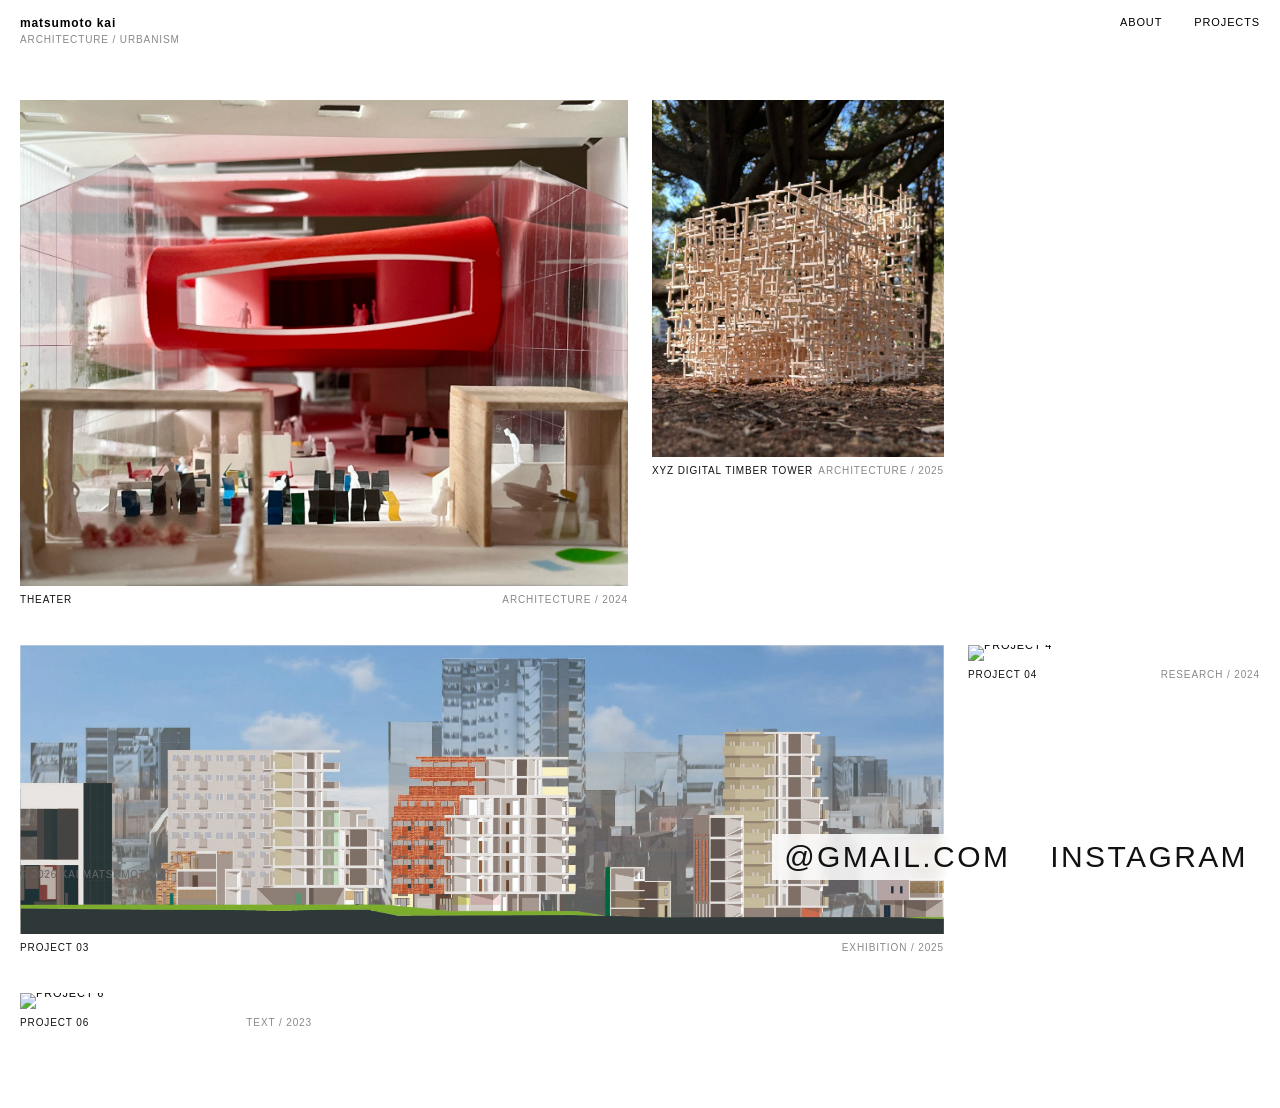
==== index.html @ 9f792659 "Initial commit - Portfolio Beta" ====
<!DOCTYPE html>
<html lang="ja">
<head>
  <meta charset="UTF-8">
  <meta name="viewport" content="width=device-width, initial-scale=1.0">
  <title>matsumoto kai</title>
  
  <!-- ファビコンの設定 -->
  <link rel="icon" href="images/favicon.ico" type="image/x-icon">
  <link rel="shortcut icon" href="images/favicon.ico" type="image/x-icon">
  
  <link rel="stylesheet" href="style.css">
</head>
<body>

  <!-- 固定ヘッダー -->
  <header class="site-header">
    <div class="brand">
      <h1 class="name"><a href="index.html">matsumoto kai</a></h1>
      <span class="role">ARCHITECTURE / URBANISM</span>
    </div>
    <nav class="site-nav">
      <a href="#about">ABOUT</a>
      <a href="projects.html">PROJECTS</a>
    </nav>
  </header>

  <!-- 固定フッター -->
  <footer class="site-footer">
    <div class="footer-left">
      <span class="copyright-text">© 2026 KAI MATSUMOTO</span>
    </div>
    <div class="footer-right">
      <a href="mailto:kai1801km@gmail.com" class="contact-link">@gmail.com</a>
      <a href="https://instagram.com/your_account" target="_blank" rel="noopener" class="contact-link">INSTAGRAM</a>
    </div>
  </footer>










  <!-- メインコンテンツ：ビジュアルアーカイブ（グリッド） -->
  <main class="gallery-container">
    <div class="gallery-grid">
      
      <!-- 作品アイテム 1 -->
      <article class="project-item span-2">
        <a href="project-01.html">
          <div class="image-wrapper">
            <img src="images/THEATER_1.JPEG" alt="Project 1">
          </div>
          <div class="project-meta">
            <span class="project-title">THEATER</span>
            <span class="project-category">ARCHITECTURE / 2024</span>
          </div>
        </a>
      </article>

      <!-- 作品アイテム 2 -->
      <article class="project-item">
        <a href="project-02.html">
          <div class="image-wrapper">
            <img src="images/XYZ_1.jpeg" alt="Project 2">
          </div>
          <div class="project-meta">
            <span class="project-title">XYZ DIGITAL TIMBER TOWER</span>
            <span class="project-category">ARCHITECTURE / 2025</span>
          </div>
        </a>
      </article>



            <!-- 作品アイテム 5 (動画) -->
      
            <!--

       <article class="project-item">
        <a href="Archive-01.html">
          <div class="image-wrapper">
            <video src="images/NOTEBOOK.mp4" autoplay loop muted playsinline></video>
          </div>
          <div class="project-meta">
            <span class="project-title">NOTEBOOK</span>
            <span class="project-category">ARCHIVE / 2026</span>
          </div>
        </a>
      </article>

      -->


      <!-- 作品アイテム 3 (3スパン) -->
      <article class="project-item span-3">
        <a href="project-03.html">
          <div class="image-wrapper">
            <img src="images/InteriorExterior.jpg" alt="Project 3">
          </div>
          <div class="project-meta">
            <span class="project-title">PROJECT 03</span>
            <span class="project-category">EXHIBITION / 2025</span>
          </div>
        </a>
      </article>

      <!-- 作品アイテム 4 -->
      <article class="project-item">
        <a href="project-04.html">
          <div class="image-wrapper">
            <img src="https://picsum.photos/800/800?random=4" alt="Project 4">
          </div>
          <div class="project-meta">
            <span class="project-title">PROJECT 04</span>
            <span class="project-category">RESEARCH / 2024</span>
          </div>
        </a>
      </article>



      <!-- 作品アイテム 6 -->
      <article class="project-item">
        <a href="project-06.html">
          <div class="image-wrapper">
            <img src="https://picsum.photos/800/700?random=6" alt="Project 6">
          </div>
          <div class="project-meta">
            <span class="project-title">PROJECT 06</span>
            <span class="project-category">TEXT / 2023</span>
          </div>
        </a>
      </article>
    
    

    </div>
  </main>













  <!-- ABOUT ポップアップ (モーダル) -->
  <div id="about-modal" class="modal-overlay">
    <div class="modal-content">
      <button class="modal-close" id="close-about">CLOSE [✕]</button>
      
      <div class="about-inner">
        <h2>ABOUT</h2>
        <p class="about-statement">
          建築と都市の境界、空間の解像度を探求するプロファイルテキスト。
          （ここに設計思想やステートメントを自由に入力できます）
        </p>
        
        <div class="about-cv">
          <h3>BIOGRAPHY / CV</h3>
          <ul>
            <li><span>2026 —</span> Independent Practice</li>
            <li><span>2024 —</span> Master of Architecture</li>
          </ul>
        </div>
      </div>
    </div>
  </div>

  <!-- JavaScript（ABOUTモーダル開閉 & ページ復帰時の動画再生補正） -->
  <script>
    document.addEventListener('DOMContentLoaded', () => {
      // ABOUT モーダルコントロール
      const aboutBtn = document.querySelector('a[href="#about"]');
      const aboutModal = document.getElementById('about-modal');
      const closeAboutBtn = document.getElementById('close-about');

      if (aboutBtn && aboutModal) {
        aboutBtn.addEventListener('click', (e) => {
          e.preventDefault();
          aboutModal.classList.add('is-open');
        });
        if (closeAboutBtn) {
          closeAboutBtn.addEventListener('click', () => {
            aboutModal.classList.remove('is-open');
          });
        }
        aboutModal.addEventListener('click', (e) => {
          if (e.target === aboutModal) aboutModal.classList.remove('is-open');
        });
      }
    });

    // ページ復帰時の動画自動再生ケア
    window.addEventListener('pageshow', () => {
      const videos = document.querySelectorAll('video');
      videos.forEach(video => {
        video.play().catch(error => {
          console.log("Video play failed:", error);
        });
      });
    });
  </script>

</body>
</html>
---- style.css ----
@charset "UTF-8";

/* ==========================================================================
   1. リセット & ベーススタイル
   ========================================================================== */
* {
  margin: 0;
  padding: 0;
  box-sizing: border-box;
}

body {
  font-family: -apple-system, BlinkMacSystemFont, "Helvetica Neue", "Arial", sans-serif;
  background-color: #ffffff;
  color: #000000;
  font-size: 11px;
  letter-spacing: 0.08em;
  text-transform: uppercase;
  -webkit-font-smoothing: antialiased;
}

a {
  color: inherit;
  text-decoration: none;
}













/* ==========================================================================
   2. 固定ヘッダー & フッター (PCデフォルト)
   ========================================================================== */
.site-header {
  position: fixed;
  top: 16px;
  left: 20px;
  right: 20px;
  display: flex;
  justify-content: space-between;
  align-items: flex-start;
  z-index: 100;
  pointer-events: none;
}

.site-header a,
.site-header span {
  pointer-events: auto;
}

/* 左上：ブランド */
.brand {
  display: inline-flex;
  flex-direction: column;
  gap: 4px;
  background-color: #ffffff;
  padding: 6px 12px;
  margin-top: -6px;
  margin-left: -12px;
}

.name {
  font-size: 12px;
  font-weight: 700;
  text-transform: lowercase;
}

.name a {
  text-transform: lowercase;
  color: inherit;
}

.role {
  color: #888888;
  font-size: 10px;
}

/* 右上：ナビゲーション */
.site-nav {
  display: flex;
  gap: 8px;
  margin-top: -6px;
  margin-right: -12px;
}

.site-nav a {
  display: inline-block;
  background-color: #ffffff;
  padding: 6px 12px;
  color: #000000;
  transition: background-color 0.2s ease, color 0.2s ease;
}

.site-nav a:hover,
.site-nav a.active {
  background-color: #111111;
  color: #ffffff;
}

/* フッター (PC) */
.site-footer {
  position: fixed;
  bottom: 20px;
  left: 20px;
  right: 20px;
  display: flex;
  justify-content: space-between;
  align-items: flex-end;
  z-index: 100;
  pointer-events: none;
  background-color: transparent;
}

.site-footer a,
.site-footer span {
  pointer-events: auto;
}

.footer-left {
  display: flex;
  align-items: flex-end;
}

.copyright-text {
  font-size: 10px;
  color: #666666;
  letter-spacing: 0.08em;
  background-color: transparent !important; /* 白枠消去 */
  padding: 0 !important;
  display: inline-block;
}

.footer-right {
  display: flex;
  gap: 16px;
  align-items: flex-end;
}

.contact-link {
  font-size: 30px;
  font-weight: 300;
  letter-spacing: 0.08em;
  color: #111111;
  background-color: rgba(255, 255, 255, 0.85); /* ★ 85%不透明の半透明白ボックス */
  backdrop-filter: blur(4px);                  /* ★（オプション）背景をほんのりぼかす */
  -webkit-backdrop-filter: blur(4px);
  padding: 6px 12px;
  display: inline-block;
  transition: background-color 0.2s ease, color 0.2s ease;
}

.contact-link:hover {
  background-color: #111111;
  color: #ffffff;
}

/* 画面左下に固定配置する戻るボタン (← BACK TO ARCHIVE) */
.fixed-back-link {
  position: fixed;
  bottom: 60px; /* PC画面の左下（フッターの上） */
  left: 20px;
  font-size: 11px;
  font-weight: 700;
  letter-spacing: 0.1em;
  color: #000000;
  z-index: 100;
  transition: opacity 0.2s ease;
  pointer-events: auto;
  background-color: transparent;
  padding: 0;
}

.fixed-back-link:hover {
  opacity: 0.5;
}












/* ==========================================================================
   3. トップページ：ビジュアルアーカイブ (index.html)
   ========================================================================== */
.gallery-container {
  padding: 100px 20px 80px 20px;
  min-height: 100vh;
}

.gallery-grid {
  display: grid;
  grid-template-columns: repeat(auto-fill, minmax(280px, 1fr));
  gap: 40px 24px;
}

.project-item a {
  display: block;
}

.image-wrapper {
  width: 100%;
  background-color: transparent;
  overflow: hidden;
  margin-bottom: 8px;
  line-height: 0;
}

.image-wrapper img,
.image-wrapper video {
  width: 100%;
  height: auto;
  display: block;
  object-fit: cover;
  transition: opacity 0.3s ease, transform 0.4s ease;
}

.project-item a:hover img,
.project-item a:hover video {
  transform: scale(1.02);
  opacity: 0.9;
}

.project-meta {
  display: flex;
  justify-content: space-between;
  font-size: 10px;
  color: #111111;
  margin-top: 6px;
}

.project-category { color: #888888; }
.project-item.span-2 { grid-column: span 2; }
.project-item.span-3 { grid-column: span 3; }
.project-item.full   { grid-column: 1 / -1; }











/* ==========================================================================
   4. プロジェクト一覧ページ (projects.html)
   ========================================================================== */
.projects-page {
  padding-top: 100px;
  padding-bottom: 120px;
  max-width: 1400px;
  margin: 0 auto;
  padding-left: 30px;
  padding-right: 30px;
}

.page-title {
  font-size: 14px;
  font-weight: 700;
  letter-spacing: 0.12em;
  margin-bottom: 40px;
}

.projects-grid {
  display: grid;
  grid-template-columns: repeat(3, 1fr);
  gap: 36px 24px;
}

.project-card {
  display: block;
  color: #000000;
}

.project-card:hover { opacity: 0.7; }

.card-image {
  width: 100%;
  aspect-ratio: 4 / 3;
  overflow: hidden;
  margin-bottom: 12px;
  background-color: #f5f5f5;
}

.card-image img {
  width: 100%;
  height: 100%;
  object-fit: cover;
  display: block;
}

.card-info {
  display: flex;
  flex-direction: column;
  gap: 2px;
}

.card-title {
  font-size: 11px;
  font-weight: 700;
  letter-spacing: 0.05em;
  line-height: 1.4;
}

.card-sub {
  font-size: 10px;
  color: #666666;
  letter-spacing: 0.05em;
}










/* ==========================================================================
   5. 作品詳細ページ (project-01.html 等)
   ========================================================================== */
.project-detail {
  padding-top: 100px;
  padding-bottom: 120px;
  padding-left: 30px;  /* ★ 画面幅を縮めても左右キワまで攻めないための安全余白 */
  padding-right: 30px; /* ★ */
  max-width: 1000px;
  margin: 0 auto;
  box-sizing: border-box;
}

.detail-header {
  display: flex;
  justify-content: space-between;
  align-items: flex-start;
  margin-bottom: 30px;
  flex-wrap: wrap;
  gap: 20px;
}

.detail-title {
  font-size: 16px;
  font-weight: 700;
  letter-spacing: 0.05em;
  margin-bottom: 4px;
}

.detail-subtitle {
  font-size: 11px;
  color: #666666;
  letter-spacing: 0.08em;
}

.detail-meta dl {
  display: grid;
  grid-template-columns: auto 1fr;
  gap: 4px 16px;
  font-size: 11px;
  letter-spacing: 0.05em;
}

.detail-meta dt { font-weight: 700; color: #999999; }
.detail-meta dd { margin: 0; }

.detail-description {
  max-width: 500px;
  font-size: 12px;
  line-height: 2;
  font-weight: 300;
  margin-bottom: 60px;
}

.detail-gallery {
  display: flex;
  flex-direction: column;
  gap: 40px;
  margin-bottom: 80px;
}

.gallery-item img,
.gallery-item video {
  width: 100%;
  height: auto;
  display: block;
}

.gallery-text {
  max-width: 480px;
  margin: 60px auto;
  font-size: 18px;
  line-height: 1.8;
  font-weight: 400;
  text-align: center;
  color: #111111;
  letter-spacing: 0.02em;
}

@media (min-width: 769px) {
  /* PC表示の作品詳細ページでのみ、コンタクトリンクを右寄せ・縦並び・15pxにする */
  .project-detail ~ .site-footer .footer-right,
  body.page-project-detail .site-footer .footer-right {
    flex-direction: column !important;
    align-items: flex-end !important;
    gap: 6px !important;
  }

  .project-detail ~ .site-footer .contact-link,
  body.page-project-detail .site-footer .contact-link {
    font-size: 15px !important; /* PC版のみ15px */
    padding: 4px 10px !important;
  }
}













/* ==========================================================================
   6. ABOUT モーダル (ポップアップ)
   ========================================================================== */
.modal-overlay {
  position: fixed;
  top: 0;
  left: 0;
  width: 100vw;
  height: 100vh;
  background-color: transparent;
  z-index: 1000;
  display: flex;
  justify-content: center;
  align-items: center;
  opacity: 0;
  pointer-events: none;
  transition: opacity 0.2s ease;
}

.modal-overlay.is-open {
  opacity: 1;
  pointer-events: auto;
}

.modal-content {
  background-color: #ffffff;
  border: 1px dashed #000000;
  padding: 40px;
  width: 90%;
  max-width: 600px;
  max-height: 80vh;
  overflow-y: auto;
  position: relative;
  border-radius: 0;
}

.modal-close {
  position: absolute;
  top: 20px;
  right: 20px;
  background: none;
  border: none;
  font-size: 11px;
  font-weight: 300;
  cursor: pointer;
  letter-spacing: 0.1em;
}

.about-inner h2 {
  font-size: 14px;
  font-weight: 700;
  letter-spacing: 0.12em;
  margin-bottom: 24px;
}

.about-statement {
  font-size: 12px;
  line-height: 1.8;
  font-weight: 300;
  margin-bottom: 32px;
}

.about-cv h3 {
  font-size: 11px;
  font-weight: 700;
  margin-bottom: 12px;
}

.about-cv ul {
  list-style: none;
  padding: 0;
  font-size: 11px;
  font-weight: 300;
}

.about-cv li { margin-bottom: 6px; }












/* ==========================================================================
   7. スマホ・モバイル表示専用の調整 (768px以下)
   ========================================================================== */
@media (max-width: 768px) {

  /* --- 1. 共通左右余白の統一 --- */
  .site-header,
  .site-footer,
  .project-detail,
  .projects-page,
  .gallery-container {
    padding-left: 16px !important;
    padding-right: 16px !important;
    box-sizing: border-box;
  }

  /* --- 2. スマホ用ヘッダー（上下中央揃え & 白帯あり） --- */
  .site-header {
    position: fixed !important;
    top: 0 !important;
    left: 0 !important;
    right: 0 !important;
    padding: 12px 16px !important;
    background-color: #ffffff !important;
    border-bottom: 1px solid #f0f0f0;
    align-items: center !important;
    z-index: 1000 !important;
  }

  .brand {
    background-color: transparent !important;
    margin: 0 !important;
    padding: 0 !important;
  }

  .site-nav {
    margin: 0 !important;
    align-items: center !important;
  }

  .site-nav a {
    background-color: transparent !important;
    padding: 0 !important;
  }

  /* --- 3. メインコンテンツの上余白 --- */
  .project-detail,
  .projects-page {
    padding-top: 110px !important;
    padding-bottom: 160px !important;
  }

  /* --- 4. 固定戻るボタン (← BACK TO ARCHIVE) --- */
  .fixed-back-link {
    position: fixed !important;
    top: auto !important;
    bottom: 42px !important; /* コンタクトリンクの上 */
    left: 16px !important;
    transform: none !important;
    font-size: 11px !important;
    font-weight: 700 !important;
    background-color: transparent !important;
    padding: 0 !important;
    z-index: 101;
  }

  /* --- 5. スマホ用フッター（固定表示・コピーライトが一番下） --- */
  .site-footer {
    position: fixed !important;
    bottom: 12px !important;
    left: 16px !important;
    right: 16px !important;
    padding: 0 !important;
    background-color: transparent !important;
    display: flex !important;
    flex-direction: column-reverse !important; /* 表示順逆転 */
    align-items: stretch !important;
    gap: 8px !important;
    pointer-events: none !important;
  }

  /* メールとインスタ（縦並び・右寄せ・白ボックス） */
  .footer-right {
    display: flex !important;
    flex-direction: column !important;
    align-items: flex-end !important;
    gap: 6px !important;
    width: 100% !important;
  }


  .contact-link {
    font-size: 11px !important;
    font-weight: 300 !important;
    background-color: rgba(255, 255, 255, 0.85) !important; /* ★ スマホも半透明白 */
    backdrop-filter: blur(4px);
    -webkit-backdrop-filter: blur(4px);
    padding: 6px 12px !important;
    letter-spacing: 0.08em !important;
    display: inline-block !important;
  }



  /* コピーライト（一番最下部・中央・文字のみ） */
  .footer-left {
    width: 100% !important;
    text-align: center !important;
    margin-top: 4px !important;
  }

  .copyright-text {
    font-size: 10px !important;
    color: #666666 !important;
    letter-spacing: 0.08em !important;
    background-color: transparent !important;
    padding: 0 !important;
    display: inline-block !important;
  }

  /* --- 6. 本文・ギャラリー調整 --- */
  .gallery-container {
    padding-top: 90px !important;
  }

  .gallery-text {
    width: 100% !important;
    max-width: 100% !important;
    padding: 0 10px !important;
    font-size: 14px !important;
    line-height: 1.7 !important;
  }

  .project-item.span-2,
  .project-item.span-3 {
    grid-column: span 1 !important;
  }
}
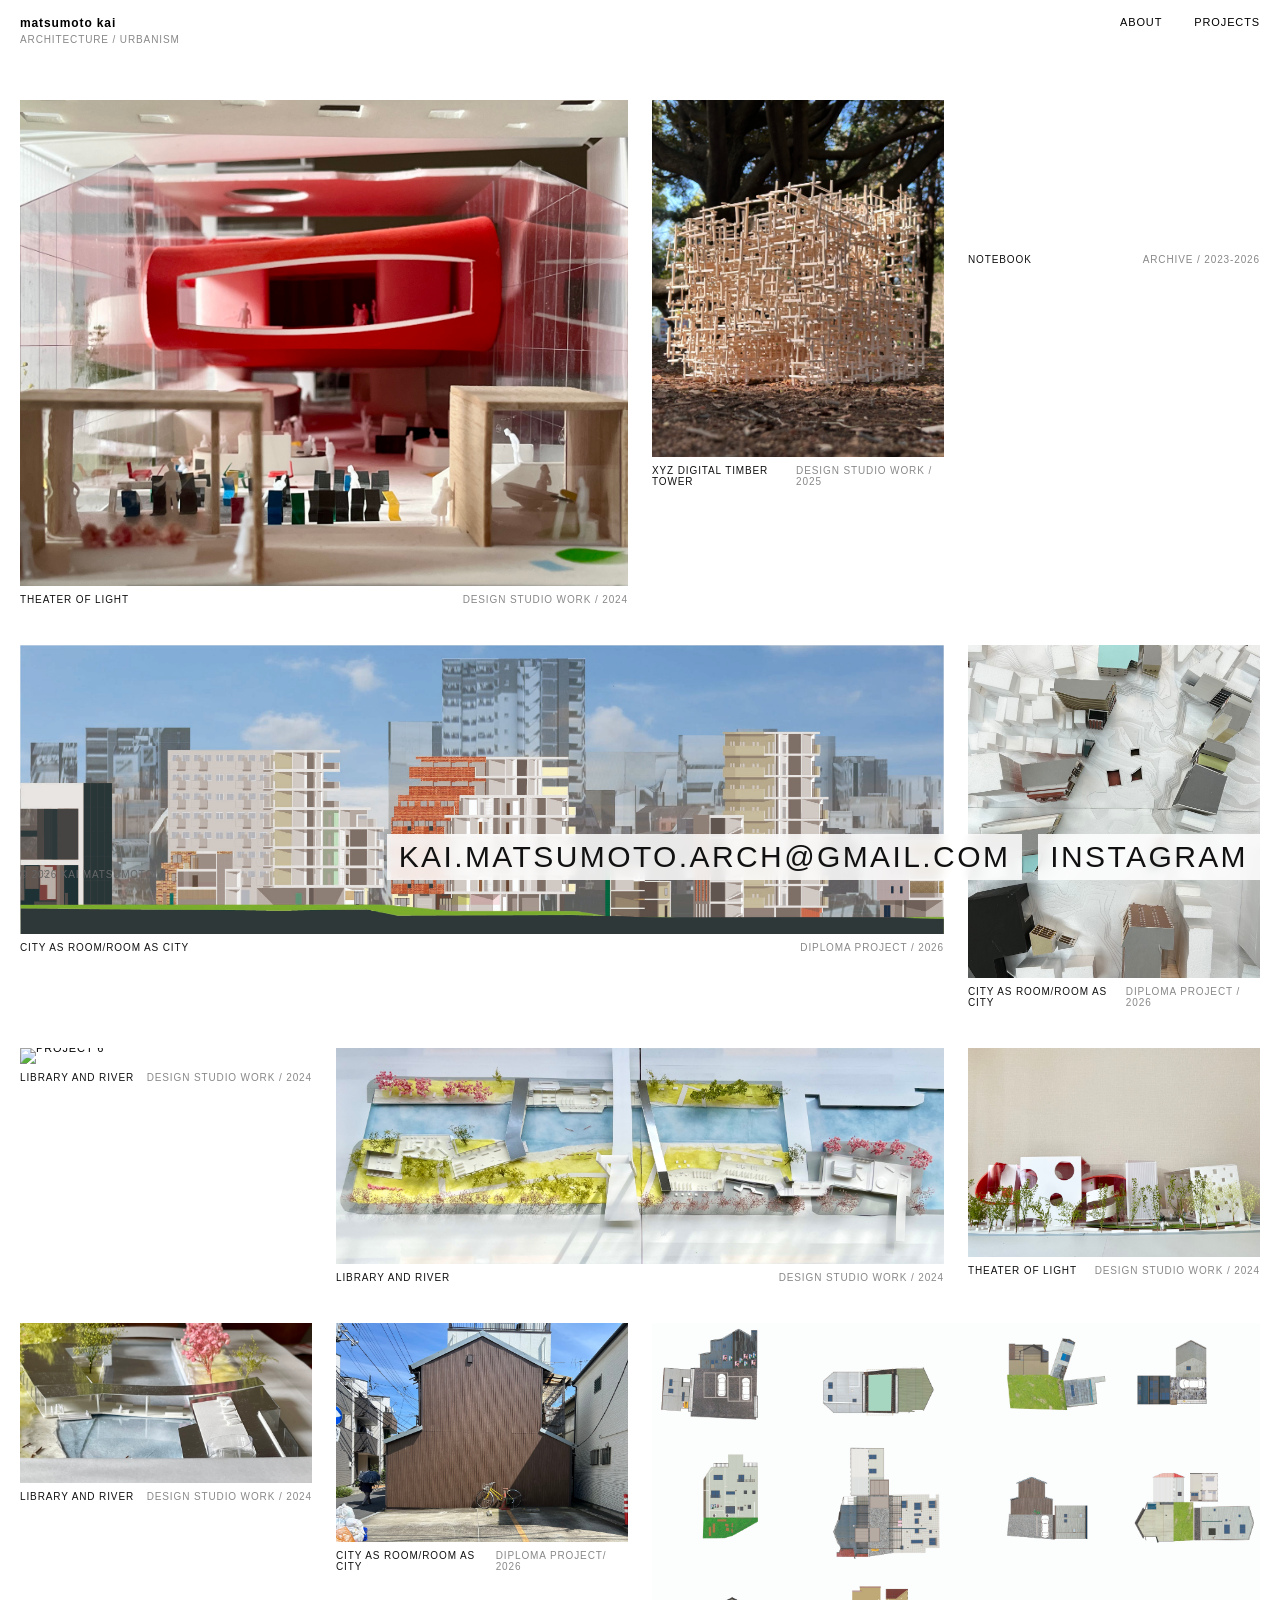
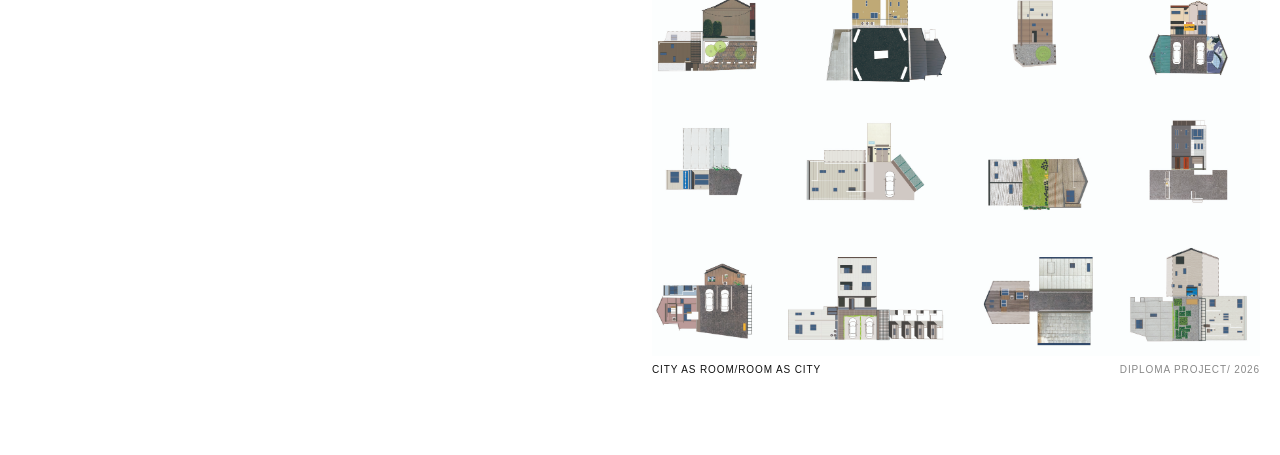
==== commit 2f720cdd: "変更内容のメモ" ====
--- a/index.html
+++ b/index.html
@@ -32,8 +32,8 @@
       <span class="copyright-text">© 2026 KAI MATSUMOTO</span>
     </div>
     <div class="footer-right">
-      <a href="mailto:kai1801km@gmail.com" class="contact-link">@gmail.com</a>
-      <a href="https://instagram.com/your_account" target="_blank" rel="noopener" class="contact-link">INSTAGRAM</a>
+      <a href="mailto:kai.matsumoto.arch@gmail.com" class="contact-link">kai.matsumoto.arch@gmail.com</a>
+      <a href="https://instagram.com/matsumotookai" target="_blank" rel="noopener" class="contact-link">INSTAGRAM</a>
     </div>
   </footer>
 
@@ -57,8 +57,8 @@
             <img src="images/THEATER_1.JPEG" alt="Project 1">
           </div>
           <div class="project-meta">
-            <span class="project-title">THEATER</span>
-            <span class="project-category">ARCHITECTURE / 2024</span>
+            <span class="project-title">THEATER of Light</span>
+            <span class="project-category">design studio work / 2024</span>
           </div>
         </a>
       </article>
@@ -71,7 +71,7 @@
           </div>
           <div class="project-meta">
             <span class="project-title">XYZ DIGITAL TIMBER TOWER</span>
-            <span class="project-category">ARCHITECTURE / 2025</span>
+            <span class="project-category">design studio work / 2025</span>
           </div>
         </a>
       </article>
@@ -80,21 +80,21 @@
 
             <!-- 作品アイテム 5 (動画) -->
       
-            <!--
+          
 
        <article class="project-item">
         <a href="Archive-01.html">
           <div class="image-wrapper">
-            <video src="images/NOTEBOOK.mp4" autoplay loop muted playsinline></video>
+            <video src="images/NOTEBOOK_PROJECTS.mov" autoplay loop muted playsinline></video>
           </div>
           <div class="project-meta">
             <span class="project-title">NOTEBOOK</span>
-            <span class="project-category">ARCHIVE / 2026</span>
-          </div>
-        </a>
-      </article>
-
-      -->
+            <span class="project-category">ARCHIVE / 2023-2026</span>
+          </div>
+        </a>
+      </article>
+
+      
 
 
       <!-- 作品アイテム 3 (3スパン) -->
@@ -104,41 +104,111 @@
             <img src="images/InteriorExterior.jpg" alt="Project 3">
           </div>
           <div class="project-meta">
-            <span class="project-title">PROJECT 03</span>
-            <span class="project-category">EXHIBITION / 2025</span>
-          </div>
-        </a>
-      </article>
+            <span class="project-title">CITY AS ROOM/ROOM AS CITY
+            </span>
+            <span class="project-category">DIPLOMA PROJECT / 2026</span>
+          </div>
+        </a>
+      </article>
+
+            <!-- 作品アイテム 3 (3スパン) -->
+      <article class="project-item">
+        <a href="project-03.html">
+          <div class="image-wrapper">
+            <img src="images/DIPLOMA_PROJECT.jpeg" alt="Project 3">
+          </div>
+          <div class="project-meta">
+            <span class="project-title">CITY AS ROOM/ROOM AS CITY</span>
+            <span class="project-category">DIPLOMA PROJECT / 2026</span>
+          </div>
+        </a>
+      </article>
+
+
+        <!-- 作品アイテム 6 -->
+      <article class="project-item">
+        <a href="project-01.html">
+          <div class="image-wrapper">
+            <img src="images/XYZ_Project_2.jpeg" alt="Project 6">
+          </div>
+          <div class="project-meta">
+            <span class="project-title">Library and river</span>
+            <span class="project-category">Design STUdio work / 2024</span>
+          </div>
+        </a>
+      </article>
+
 
       <!-- 作品アイテム 4 -->
-      <article class="project-item">
+      <article class="project-item span-2">
         <a href="project-04.html">
           <div class="image-wrapper">
-            <img src="https://picsum.photos/800/800?random=4" alt="Project 4">
-          </div>
-          <div class="project-meta">
-            <span class="project-title">PROJECT 04</span>
-            <span class="project-category">RESEARCH / 2024</span>
-          </div>
-        </a>
-      </article>
-
-
-
-      <!-- 作品アイテム 6 -->
-      <article class="project-item">
-        <a href="project-06.html">
-          <div class="image-wrapper">
-            <img src="https://picsum.photos/800/700?random=6" alt="Project 6">
-          </div>
-          <div class="project-meta">
-            <span class="project-title">PROJECT 06</span>
-            <span class="project-category">TEXT / 2023</span>
-          </div>
-        </a>
-      </article>
+            <img src="images/LIBRARY_PROJECT_1.JPG" alt="Project 4">
+          </div>
+          <div class="project-meta">
+            <span class="project-title">LIBRARY and River</span>
+            <span class="project-category">design studio work / 2024</span>
+          </div>
+        </a>
+      </article>
+
+
+
     
+
+            <!-- 作品アイテム 6 -->
+      <article class="project-item">
+        <a href="project-01.html">
+          <div class="image-wrapper">
+            <img src="images/THEATER_3.JPEG" alt="Project 6">
+          </div>
+          <div class="project-meta">
+            <span class="project-title">Theater of Light</span>
+            <span class="project-category">design studio work / 2024</span>
+          </div>
+        </a>
+      </article>
+
+
+
+          <!-- 作品アイテム 6 -->
+      <article class="project-item">
+        <a href="project-01.html">
+          <div class="image-wrapper">
+            <img src="images/Library_Project_2.JPEG" alt="Project 6">
+          </div>
+          <div class="project-meta">
+            <span class="project-title">Library and river</span>
+            <span class="project-category">design studio work / 2024</span>
+          </div>
+        </a>
+      </article>
     
+             <!-- 作品アイテム 6 -->
+      <article class="project-item">
+        <a href="project-01.html">
+          <div class="image-wrapper">
+            <img src="images/ROOM_PROJECTS_4.jpeg" alt="Project 6">
+          </div>
+          <div class="project-meta">
+            <span class="project-title">CITY AS ROOM/Room as city</span>
+            <span class="project-category">DIPLOMA project/ 2026</span>
+          </div>
+        </a>
+      </article>
+              <!-- 作品アイテム 6 -->
+      <article class="project-item span-2">
+        <a href="project-01.html">
+          <div class="image-wrapper">
+            <img src="images/ROOM_PROJECTS_3.jpg" alt="Project 6">
+          </div>
+          <div class="project-meta">
+         <span class="project-title">CITY AS ROOM/Room as city</span>
+            <span class="project-category">DIPLOMA project/ 2026</span>
+          </div>
+        </a>
+      </article>
+    
 
     </div>
   </main>
@@ -155,24 +225,37 @@
 
 
 
-  <!-- ABOUT ポップアップ (モーダル) -->
-  <div id="about-modal" class="modal-overlay">
-    <div class="modal-content">
-      <button class="modal-close" id="close-about">CLOSE [✕]</button>
+<!-- ABOUT ポップアップ (モーダル) -->
+<div id="about-modal" class="modal-overlay">
+  <div class="modal-content">
+    <button class="modal-close" id="close-about">CLOSE [✕]</button>
+    
+    <div class="about-inner">
+      <h2>ABOUT</h2>
       
-      <div class="about-inner">
-        <h2>ABOUT</h2>
-        <p class="about-statement">
-          建築と都市の境界、空間の解像度を探求するプロファイルテキスト。
-          （ここに設計思想やステートメントを自由に入力できます）
-        </p>
-        
-        <div class="about-cv">
-          <h3>BIOGRAPHY / CV</h3>
-          <ul>
-            <li><span>2026 —</span> Independent Practice</li>
-            <li><span>2024 —</span> Master of Architecture</li>
-          </ul>
+      <!-- 数式 -->
+      <p class="formula">"1 + 2 + 3 + &hellip; = &minus;1/12"</p>
+
+       <!-- 日本語文（2つのパラグラフ） -->
+      <p class="about-statement">
+        実体を超えた本質が存在する。それは、思考の手続きを通してはじめて立ち現れる。<br>
+        松本開は建築と都市の領域において、目の前のあり様を超えた「何か」を掘り起こす探求を続けている。
+      </p>
+
+      <!-- 英文（2つのパラグラフ） -->
+      <p class="about-statement">
+        Across the realms of architecture and the city, Kai Matsumoto works to unearth what lies beyond tangible forms.
+      </p>
+
+     
+
+      <!-- CVエリア -->
+      <div class="about-cv">
+        <h3>BIOGRAPHY / CV</h3>
+        <ul>
+          <li><span>2026  </span> Bachelor of Eng., Dept. of Arch., The University of Tokyo</li>
+          <li><span>2026+ </span> K.Imai Laboratory, Dept. of Arch., The University of Tokyo (Graduate School)</li>
+        </ul>
         </div>
       </div>
     </div>
--- a/style.css
+++ b/style.css
@@ -396,9 +396,14 @@
 .gallery-item img,
 .gallery-item video {
   width: 100%;
+  max-height: 80vh;    /* ★ 画面高さの80%を超えないように制限（1画面に収める） */
+  object-fit: contain; /* ★ 縦横比を保って画像・動画全体を縮小表示 */
   height: auto;
   display: block;
-}
+  margin: 0 auto;      /* 中央寄せ */
+}
+
+
 
 .gallery-text {
   max-width: 480px;
@@ -468,7 +473,7 @@
   border: 1px dashed #000000;
   padding: 40px;
   width: 90%;
-  max-width: 600px;
+  max-width: 700px;
   max-height: 80vh;
   overflow-y: auto;
   position: relative;
@@ -494,8 +499,19 @@
   margin-bottom: 24px;
 }
 
+.formula {
+  text-align: center;
+  font-family: "Times New Roman", Times, Georgia, serif; /* 美しい数式用フォント */
+  font-size: 1.35rem; /* ほんの少しサイズをアップ */
+  letter-spacing: 0.08em;
+  margin-top: 2rem;
+  margin-bottom: 3rem;
+  text-transform: none;
+  opacity: 0.95;
+}
+
 .about-statement {
-  font-size: 12px;
+  font-size: 13px;
   line-height: 1.8;
   font-weight: 300;
   margin-bottom: 32px;
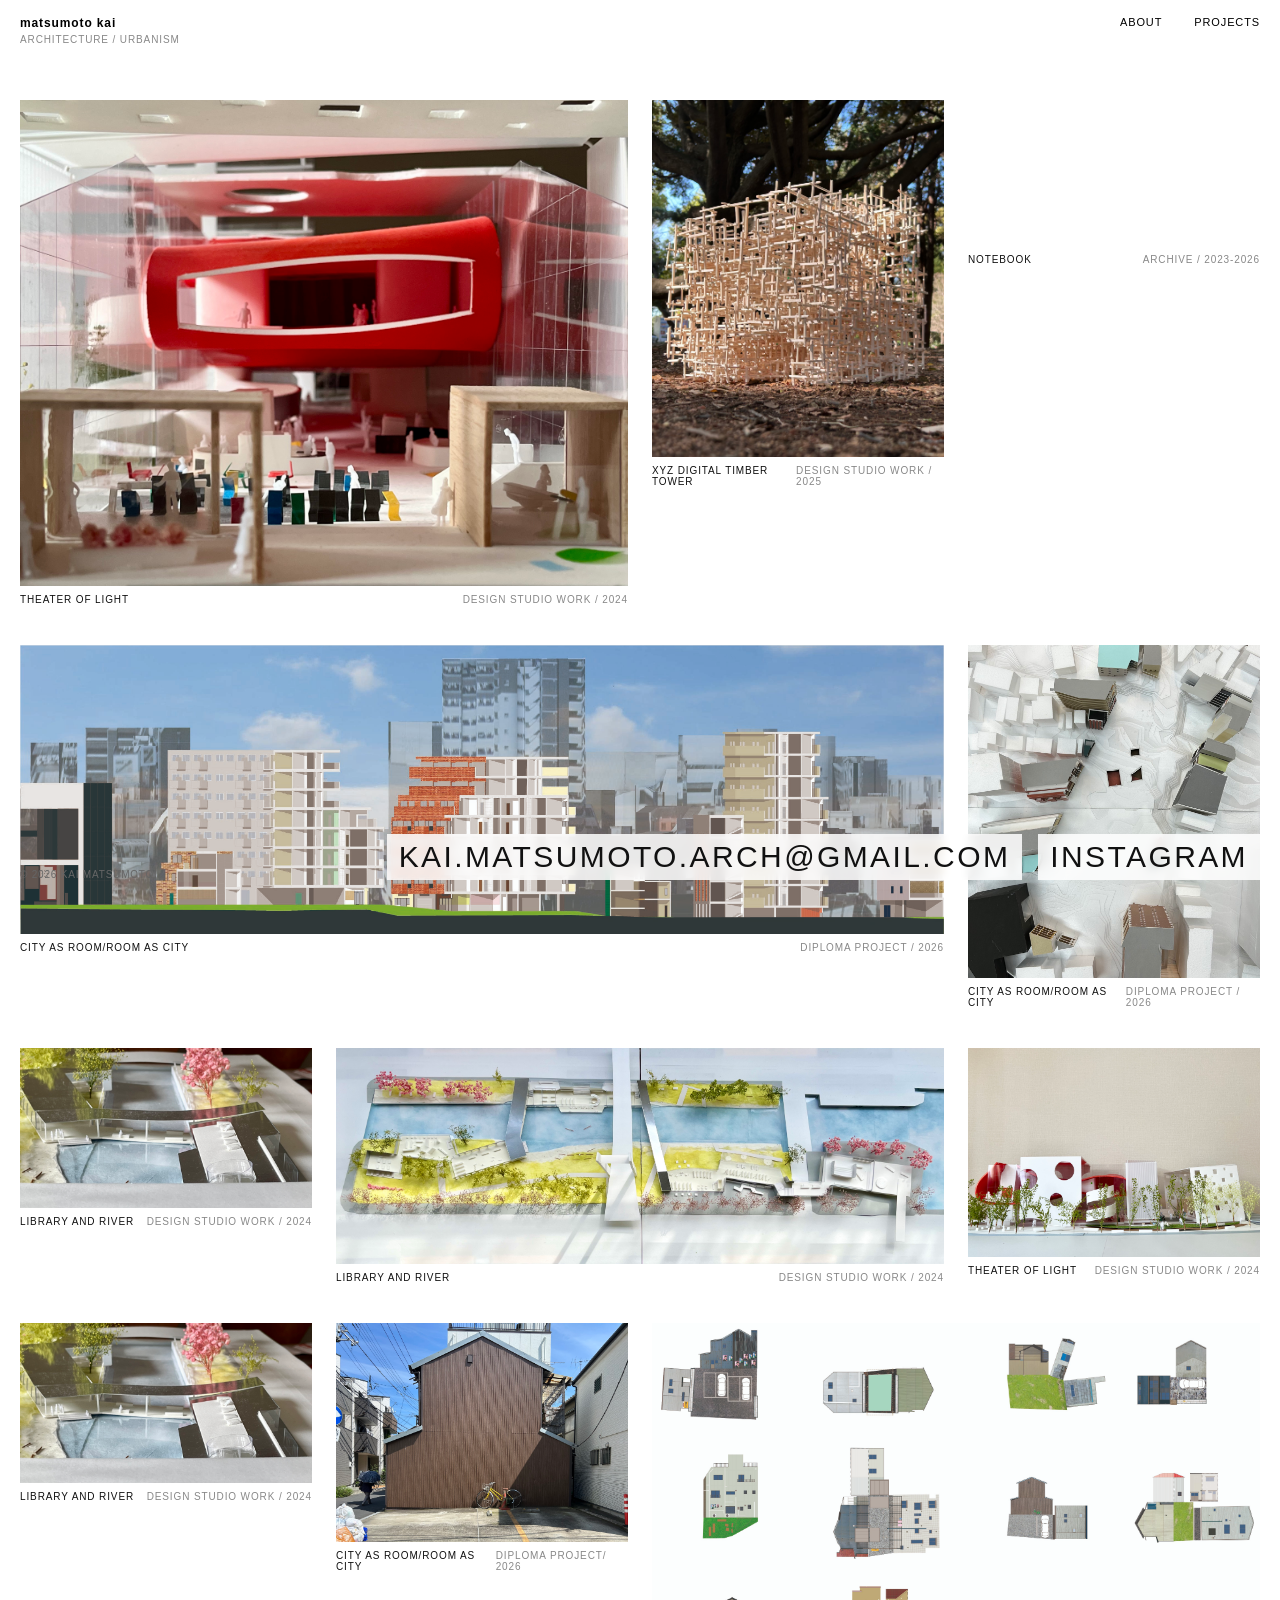
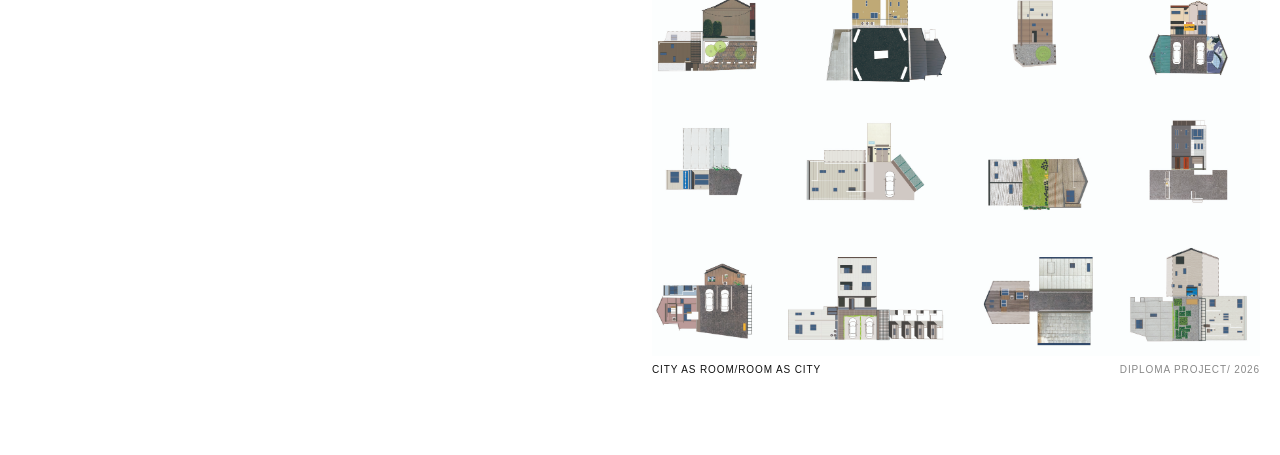
==== commit 6173751d: "memo" ====
--- a/index.html
+++ b/index.html
@@ -129,7 +129,7 @@
       <article class="project-item">
         <a href="project-01.html">
           <div class="image-wrapper">
-            <img src="images/XYZ_Project_2.jpeg" alt="Project 6">
+            <img src="images/Library_Project_2.JPEG" alt="Project 6">
           </div>
           <div class="project-meta">
             <span class="project-title">Library and river</span>
@@ -236,11 +236,7 @@
       <!-- 数式 -->
       <p class="formula">"1 + 2 + 3 + &hellip; = &minus;1/12"</p>
 
-       <!-- 日本語文（2つのパラグラフ） -->
-      <p class="about-statement">
-        実体を超えた本質が存在する。それは、思考の手続きを通してはじめて立ち現れる。<br>
-        松本開は建築と都市の領域において、目の前のあり様を超えた「何か」を掘り起こす探求を続けている。
-      </p>
+    
 
       <!-- 英文（2つのパラグラフ） -->
       <p class="about-statement">
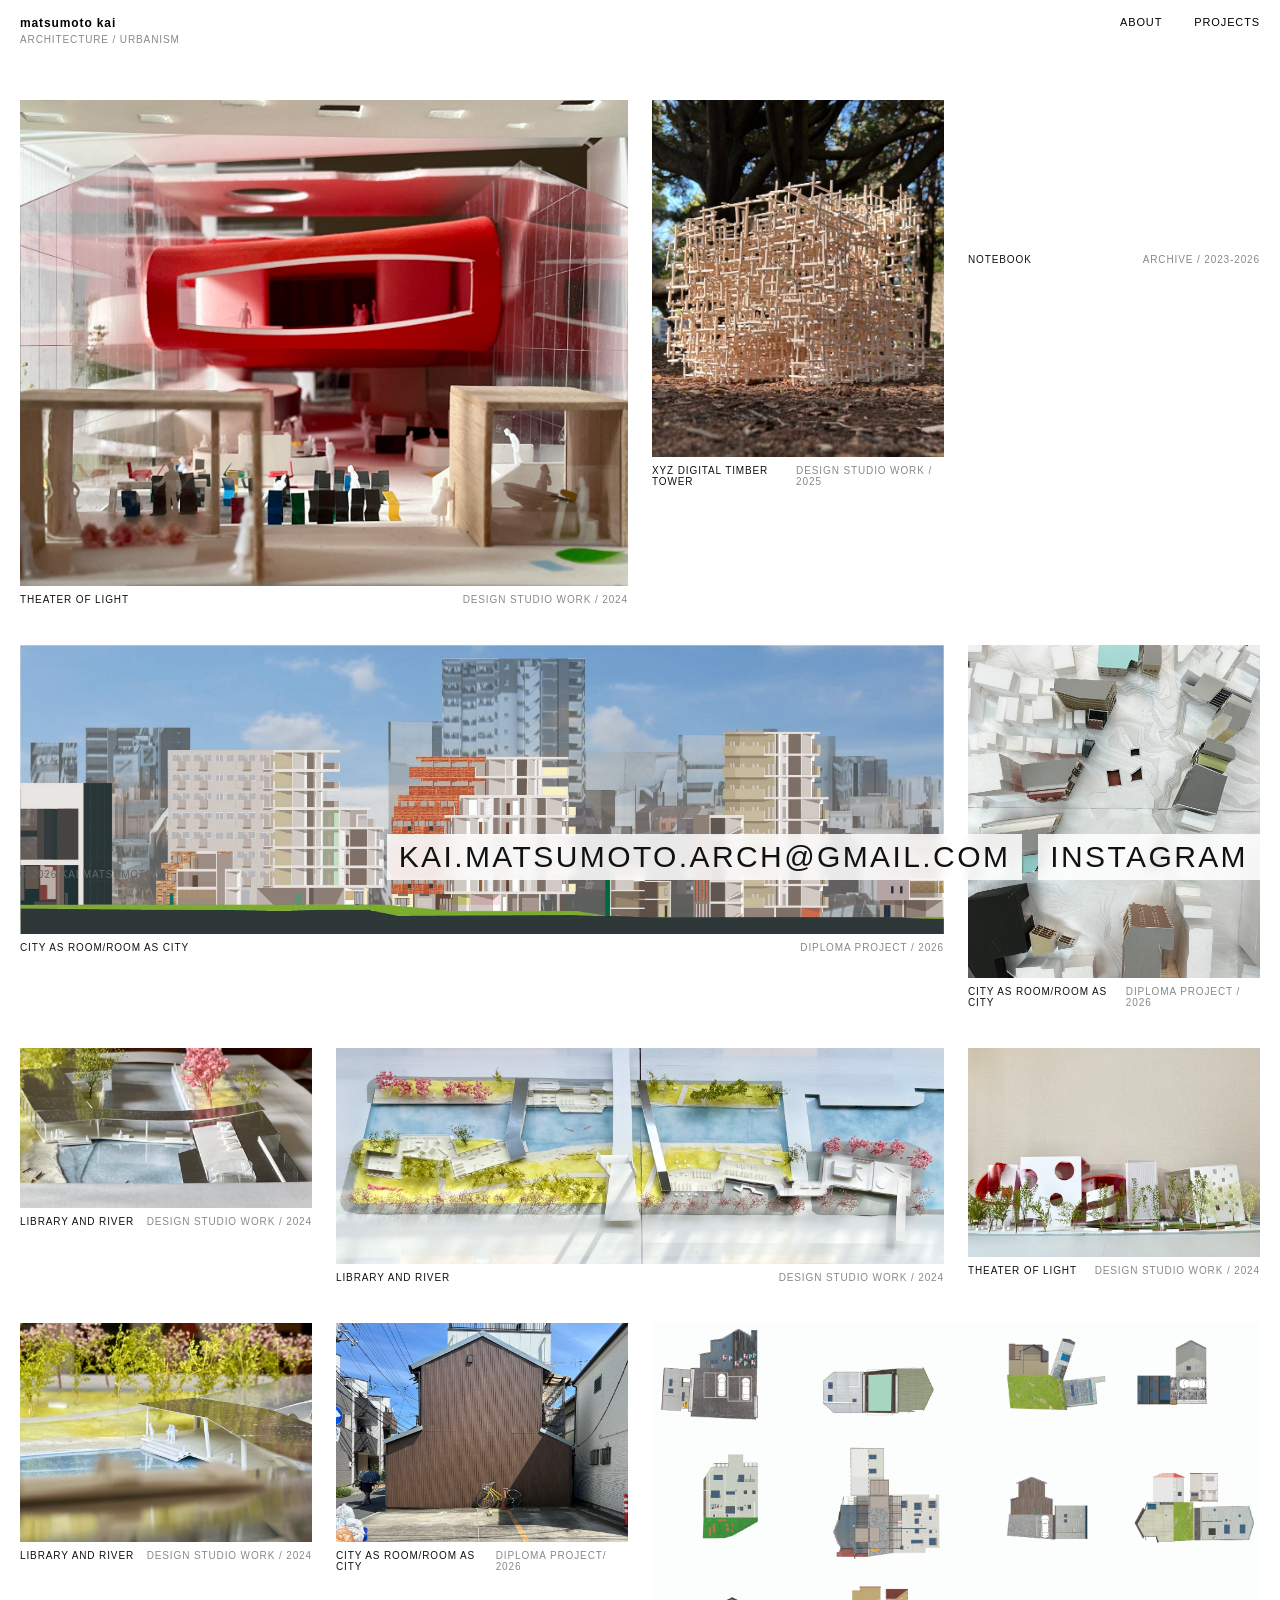
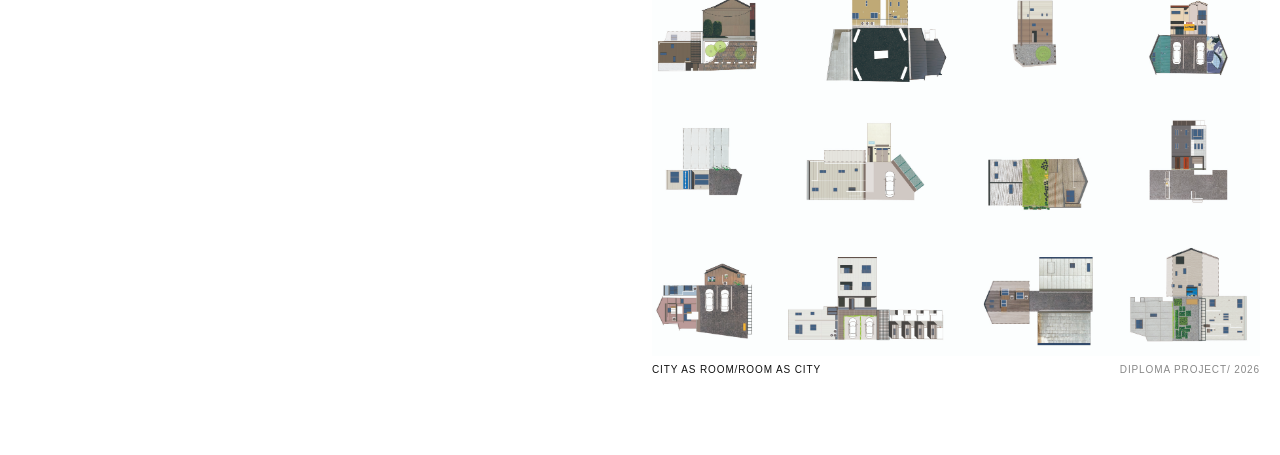
==== commit 465c8fae: "memo" ====
--- a/index.html
+++ b/index.html
@@ -127,7 +127,7 @@
 
         <!-- 作品アイテム 6 -->
       <article class="project-item">
-        <a href="project-01.html">
+        <a href="project-04.html">
           <div class="image-wrapper">
             <img src="images/Library_Project_2.JPEG" alt="Project 6">
           </div>
@@ -173,9 +173,9 @@
 
           <!-- 作品アイテム 6 -->
       <article class="project-item">
-        <a href="project-01.html">
-          <div class="image-wrapper">
-            <img src="images/Library_Project_2.JPEG" alt="Project 6">
+        <a href="project-04.html">
+          <div class="image-wrapper">
+            <img src="images/LIBRARY_PROJECT.JPEG" alt="Project 6">
           </div>
           <div class="project-meta">
             <span class="project-title">Library and river</span>
@@ -186,7 +186,7 @@
     
              <!-- 作品アイテム 6 -->
       <article class="project-item">
-        <a href="project-01.html">
+        <a href="project-03.html">
           <div class="image-wrapper">
             <img src="images/ROOM_PROJECTS_4.jpeg" alt="Project 6">
           </div>
@@ -198,7 +198,7 @@
       </article>
               <!-- 作品アイテム 6 -->
       <article class="project-item span-2">
-        <a href="project-01.html">
+        <a href="project-03.html">
           <div class="image-wrapper">
             <img src="images/ROOM_PROJECTS_3.jpg" alt="Project 6">
           </div>
